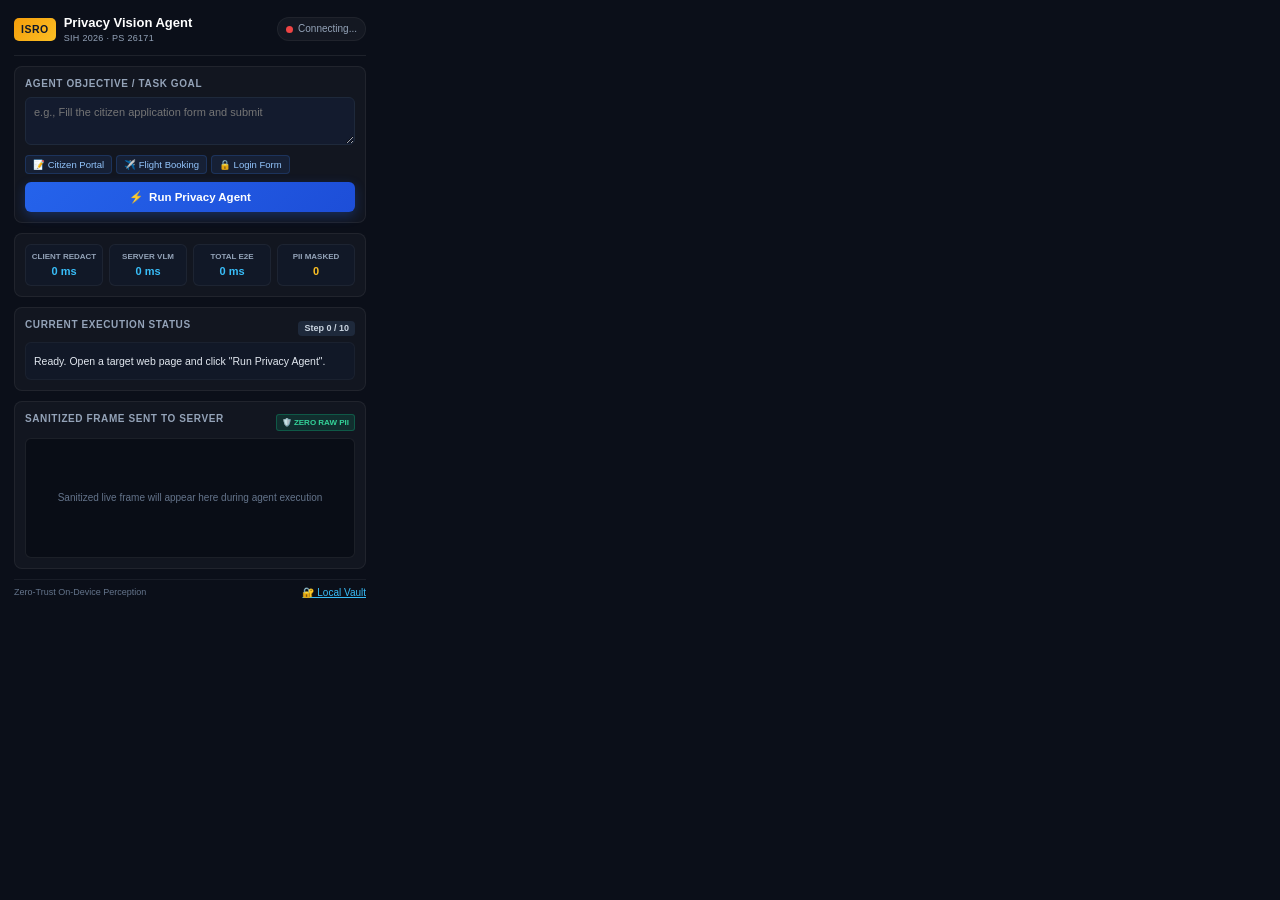
==== extension/popup/popup.html @ e0f9d13f "first commit" ====
<!DOCTYPE html>
<html lang="en">
<head>
  <meta charset="UTF-8">
  <title>ISRO Privacy Agent - SIH 26171</title>
  <link rel="stylesheet" href="popup.css">
</head>
<body>
  <div class="popup-container">
    <!-- Header -->
    <header class="header">
      <div class="brand">
        <div class="logo-badge">ISRO</div>
        <div>
          <div class="title">Privacy Vision Agent</div>
          <div class="subtitle">SIH 2026 · PS 26171</div>
        </div>
      </div>
      <div class="connection-status" id="wsStatusBadge">
        <span class="status-dot disconnected" id="wsDot"></span>
        <span id="wsText">Connecting...</span>
      </div>
    </header>

    <!-- Goal Input Section -->
    <section class="section goal-section">
      <label for="goalInput" class="section-label">Agent Objective / Task Goal</label>
      <div class="input-wrapper">
        <textarea id="goalInput" rows="2" placeholder="e.g., Fill the citizen application form and submit"></textarea>
      </div>

      <!-- Quick Preset Chips -->
      <div class="preset-chips">
        <button class="chip" data-goal="Fill citizen registration form and verify credentials">📝 Citizen Portal</button>
        <button class="chip" data-goal="Select Delhi to Mumbai flight for Sep 15 and proceed">✈️ Flight Booking</button>
        <button class="chip" data-goal="Log in securely and navigate to profile">🔒 Login Form</button>
      </div>

      <!-- Control Buttons -->
      <div class="btn-group">
        <button id="startBtn" class="btn btn-primary">
          <span class="btn-icon">⚡</span> Run Privacy Agent
        </button>
        <button id="stopBtn" class="btn btn-danger" style="display: none;">
          <span class="btn-icon">⏹</span> Stop Agent
        </button>
      </div>
    </section>

    <!-- Live Telemetry Matrix -->
    <section class="section metrics-section">
      <div class="metric-grid">
        <div class="metric-card">
          <div class="metric-label">Client Redact</div>
          <div class="metric-val" id="metricClientTime">0 ms</div>
        </div>
        <div class="metric-card">
          <div class="metric-label">Server VLM</div>
          <div class="metric-val" id="metricServerTime">0 ms</div>
        </div>
        <div class="metric-card">
          <div class="metric-label">Total E2E</div>
          <div class="metric-val" id="metricTotalTime">0 ms</div>
        </div>
        <div class="metric-card">
          <div class="metric-label">PII Masked</div>
          <div class="metric-val highlight" id="metricPiiCount">0</div>
        </div>
      </div>
    </section>

    <!-- Live Activity & Action HUD -->
    <section class="section status-section">
      <div class="status-header">
        <span class="section-label">Current Execution Status</span>
        <span class="step-badge" id="stepCounter">Step 0 / 10</span>
      </div>
      <div class="status-box" id="statusMessage">
        Ready. Open a target web page and click "Run Privacy Agent".
      </div>
    </section>

    <!-- Sanitized Frame Preview Toggle -->
    <section class="section preview-section">
      <div class="preview-header">
        <span class="section-label">Sanitized Frame Sent to Server</span>
        <span class="tag-safe">🛡️ ZERO RAW PII</span>
      </div>
      <div class="preview-container">
        <img id="previewImg" src="" alt="Sanitized screen view" style="display: none;">
        <div id="previewPlaceholder" class="preview-placeholder">
          <span>Sanitized live frame will appear here during agent execution</span>
        </div>
      </div>
    </section>

    <!-- Footer -->
    <footer class="footer">
      <div class="footer-left">Zero-Trust On-Device Perception</div>
      <button id="openVaultBtn" class="link-btn">🔐 Local Vault</button>
    </footer>
  </div>

  <!-- Local User Vault Modal -->
  <div id="vaultModal" class="modal" style="display: none;">
    <div class="modal-content">
      <div class="modal-header">
        <h3>🔐 Local Encrypted User Vault</h3>
        <button id="closeVaultBtn" class="close-btn">&times;</button>
      </div>
      <p class="modal-desc">
        Data in this vault is stored locally in <code>chrome.storage</code> and is used for <code>fill_local</code> actions. <strong>It is never transmitted to the server.</strong>
      </p>
      <div class="form-group">
        <label>Full Name</label>
        <input type="text" id="vaultFullName" value="Aditya Sharma">
      </div>
      <div class="form-group">
        <label>Email Address</label>
        <input type="email" id="vaultEmail" value="aditya.sharma@isro.gov.in">
      </div>
      <div class="form-group">
        <label>Phone Number</label>
        <input type="text" id="vaultPhone" value="9876543210">
      </div>
      <div class="form-group">
        <label>Aadhaar Number</label>
        <input type="text" id="vaultAadhaar" value="2345 6789 0123">
      </div>
      <div class="form-group">
        <label>PAN Number</label>
        <input type="text" id="vaultPan" value="ABCDE1234F">
      </div>
      <button id="saveVaultBtn" class="btn btn-primary" style="width: 100%; margin-top: 10px;">Save Vault</button>
    </div>
  </div>

  <script src="popup.js"></script>
</body>
</html>
---- extension/popup/popup.css ----
* {
  box-sizing: border-box;
  margin: 0;
  padding: 0;
}

body {
  width: 380px;
  min-height: 560px;
  background: #0b0f19;
  color: #f1f5f9;
  font-family: -apple-system, BlinkMacSystemFont, 'Segoe UI', Roboto, Helvetica, Arial, sans-serif;
  font-size: 11.5px;
  line-height: 1.4;
  overflow-x: hidden;
}

.popup-container {
  padding: 14px;
  display: flex;
  flex-direction: column;
  gap: 10px;
}

/* Header */
.header {
  display: flex;
  justify-content: space-between;
  align-items: center;
  padding-bottom: 10px;
  border-bottom: 1px solid rgba(255, 255, 255, 0.08);
}

.brand {
  display: flex;
  align-items: center;
  gap: 8px;
}

.logo-badge {
  background: linear-gradient(135deg, #f59e0b, #fbbf24);
  color: #0f172a;
  font-weight: 900;
  font-size: 10.5px;
  padding: 4px 7px;
  border-radius: 5px;
  letter-spacing: 0.5px;
}

.title {
  font-size: 13px;
  font-weight: 700;
  color: #ffffff;
}

.subtitle {
  font-size: 9px;
  color: #94a3b8;
  letter-spacing: 0.3px;
}

.connection-status {
  display: flex;
  align-items: center;
  gap: 5px;
  font-size: 10px;
  color: #94a3b8;
  background: rgba(255, 255, 255, 0.04);
  padding: 4px 8px;
  border-radius: 12px;
  border: 1px solid rgba(255, 255, 255, 0.05);
}

.status-dot {
  width: 7px;
  height: 7px;
  border-radius: 50%;
  display: inline-block;
}

.status-dot.connected {
  background: #10b981;
  box-shadow: 0 0 6px #10b981;
}

.status-dot.disconnected {
  background: #ef4444;
}

/* Section */
.section {
  background: rgba(255, 255, 255, 0.03);
  border: 1px solid rgba(255, 255, 255, 0.06);
  border-radius: 8px;
  padding: 10px;
}

.section-label {
  font-size: 10px;
  text-transform: uppercase;
  letter-spacing: 0.6px;
  color: #94a3b8;
  font-weight: 700;
  margin-bottom: 6px;
  display: block;
}

/* Goal Input */
.goal-section textarea {
  width: 100%;
  background: #131b2e;
  border: 1px solid #1e293b;
  border-radius: 6px;
  color: #ffffff;
  padding: 8px;
  font-family: inherit;
  font-size: 11px;
  resize: vertical;
  min-height: 48px;
  outline: none;
  transition: border-color 0.2s;
}

.goal-section textarea:focus {
  border-color: #3b82f6;
}

.preset-chips {
  display: flex;
  flex-wrap: wrap;
  gap: 4px;
  margin: 6px 0 8px;
}

.chip {
  background: rgba(59, 130, 246, 0.1);
  border: 1px solid rgba(59, 130, 246, 0.2);
  color: #93c5fd;
  font-size: 9.5px;
  padding: 3px 7px;
  border-radius: 4px;
  cursor: pointer;
  transition: all 0.2s;
}

.chip:hover {
  background: rgba(59, 130, 246, 0.25);
  color: #ffffff;
}

/* Buttons */
.btn-group {
  display: flex;
  gap: 8px;
}

.btn {
  flex: 1;
  padding: 8px 12px;
  border-radius: 6px;
  font-weight: 600;
  font-size: 11.5px;
  cursor: pointer;
  border: none;
  display: flex;
  align-items: center;
  justify-content: center;
  gap: 6px;
  transition: all 0.2s;
}

.btn-primary {
  background: linear-gradient(135deg, #2563eb, #1d4ed8);
  color: #ffffff;
  box-shadow: 0 4px 12px rgba(37, 99, 235, 0.3);
}

.btn-primary:hover {
  background: linear-gradient(135deg, #3b82f6, #2563eb);
}

.btn-danger {
  background: linear-gradient(135deg, #dc2626, #b91c1c);
  color: #ffffff;
}

.btn-danger:hover {
  background: linear-gradient(135deg, #ef4444, #dc2626);
}

/* Telemetry Grid */
.metric-grid {
  display: grid;
  grid-template-columns: repeat(4, 1fr);
  gap: 6px;
}

.metric-card {
  background: #111827;
  border: 1px solid rgba(255, 255, 255, 0.05);
  border-radius: 6px;
  padding: 6px 4px;
  text-align: center;
}

.metric-label {
  font-size: 8px;
  text-transform: uppercase;
  color: #94a3b8;
  font-weight: 600;
  margin-bottom: 2px;
}

.metric-val {
  font-size: 11px;
  font-weight: 700;
  color: #38bdf8;
}

.metric-val.highlight {
  color: #fbbf24;
}

/* Status Section */
.status-header {
  display: flex;
  justify-content: space-between;
  align-items: center;
  margin-bottom: 4px;
}

.step-badge {
  background: #1e293b;
  color: #cbd5e1;
  font-size: 9px;
  padding: 1px 6px;
  border-radius: 4px;
  font-weight: 600;
}

.status-box {
  background: #111827;
  border: 1px solid rgba(255, 255, 255, 0.04);
  padding: 8px;
  border-radius: 6px;
  font-size: 10.5px;
  color: #e2e8f0;
  min-height: 38px;
  display: flex;
  align-items: center;
}

/* Preview Section */
.preview-header {
  display: flex;
  justify-content: space-between;
  align-items: center;
  margin-bottom: 6px;
}

.tag-safe {
  background: rgba(16, 185, 129, 0.15);
  color: #34d399;
  font-size: 8px;
  font-weight: 700;
  padding: 2px 5px;
  border-radius: 3px;
  border: 1px solid rgba(16, 185, 129, 0.3);
}

.preview-container {
  width: 100%;
  height: 120px;
  background: #090d16;
  border-radius: 6px;
  border: 1px solid rgba(255, 255, 255, 0.08);
  overflow: hidden;
  position: relative;
  display: flex;
  align-items: center;
  justify-content: center;
}

.preview-container img {
  width: 100%;
  height: 100%;
  object-fit: contain;
}

.preview-placeholder {
  color: #64748b;
  font-size: 10px;
  text-align: center;
  padding: 10px;
}

/* Footer */
.footer {
  display: flex;
  justify-content: space-between;
  align-items: center;
  padding-top: 6px;
  border-top: 1px solid rgba(255, 255, 255, 0.06);
  font-size: 9px;
  color: #64748b;
}

.link-btn {
  background: none;
  border: none;
  color: #38bdf8;
  font-size: 10px;
  cursor: pointer;
  padding: 0;
  text-decoration: underline;
}

/* Modal */
.modal {
  position: fixed;
  top: 0;
  left: 0;
  width: 100%;
  height: 100%;
  background: rgba(0, 0, 0, 0.75);
  display: flex;
  align-items: center;
  justify-content: center;
  z-index: 1000;
  padding: 14px;
}

.modal-content {
  background: #111827;
  border: 1px solid #1f2937;
  border-radius: 8px;
  padding: 14px;
  width: 100%;
}

.modal-header {
  display: flex;
  justify-content: space-between;
  align-items: center;
  margin-bottom: 8px;
}

.close-btn {
  background: none;
  border: none;
  color: #94a3b8;
  font-size: 18px;
  cursor: pointer;
}

.modal-desc {
  font-size: 9.5px;
  color: #94a3b8;
  margin-bottom: 10px;
  line-height: 1.35;
}

.form-group {
  margin-bottom: 6px;
}

.form-group label {
  display: block;
  font-size: 8.5px;
  text-transform: uppercase;
  color: #94a3b8;
  font-weight: 700;
  margin-bottom: 2px;
}

.form-group input {
  width: 100%;
  background: #0f172a;
  border: 1px solid #334155;
  border-radius: 4px;
  color: #ffffff;
  padding: 4px 6px;
  font-size: 10px;
}
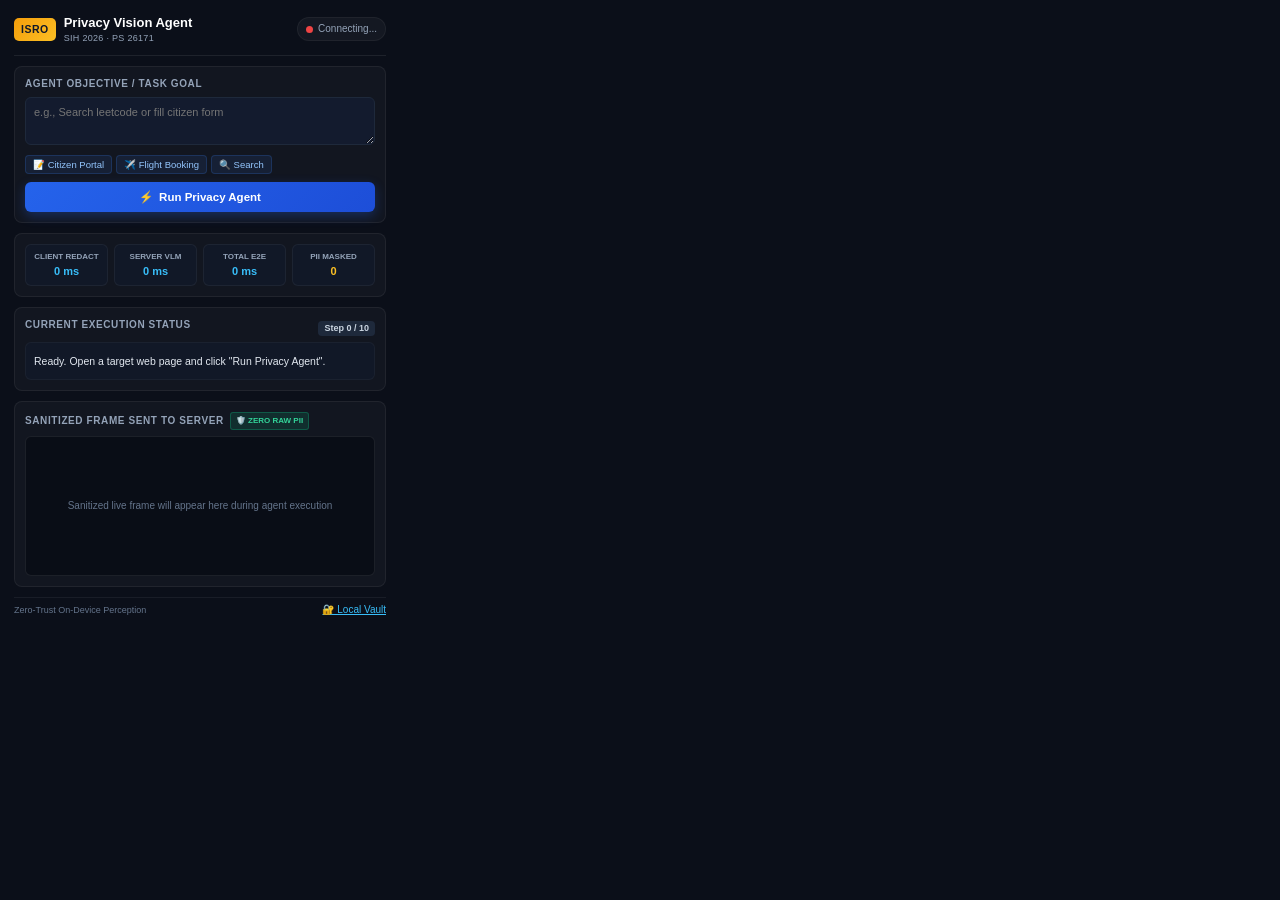
==== commit 7c65ce24: "Dynamic content injection & fullscreen sanitized frame enlarger" ====
--- a/extension/popup/popup.html
+++ b/extension/popup/popup.html
@@ -26,14 +26,14 @@
     <section class="section goal-section">
       <label for="goalInput" class="section-label">Agent Objective / Task Goal</label>
       <div class="input-wrapper">
-        <textarea id="goalInput" rows="2" placeholder="e.g., Fill the citizen application form and submit"></textarea>
+        <textarea id="goalInput" rows="2" placeholder="e.g., Search leetcode or fill citizen form"></textarea>
       </div>
 
       <!-- Quick Preset Chips -->
       <div class="preset-chips">
         <button class="chip" data-goal="Fill citizen registration form and verify credentials">📝 Citizen Portal</button>
         <button class="chip" data-goal="Select Delhi to Mumbai flight for Sep 15 and proceed">✈️ Flight Booking</button>
-        <button class="chip" data-goal="Log in securely and navigate to profile">🔒 Login Form</button>
+        <button class="chip" data-goal="Search for ISRO Chandrayaan-3 mission">🔍 Search</button>
       </div>
 
       <!-- Control Buttons -->
@@ -80,16 +80,24 @@
       </div>
     </section>
 
-    <!-- Sanitized Frame Preview Toggle -->
+    <!-- Sanitized Frame Preview Section with Enlarge Button -->
     <section class="section preview-section">
       <div class="preview-header">
-        <span class="section-label">Sanitized Frame Sent to Server</span>
-        <span class="tag-safe">🛡️ ZERO RAW PII</span>
+        <div class="preview-title-box">
+          <span class="section-label" style="margin-bottom:0;">Sanitized Frame Sent to Server</span>
+          <span class="tag-safe">🛡️ ZERO RAW PII</span>
+        </div>
+        <button id="enlargeBtn" class="enlarge-action-btn" title="Enlarge Sanitized Frame to Full Resolution" style="display: none;">
+          🔍 Enlarge Frame
+        </button>
       </div>
-      <div class="preview-container">
+      <div class="preview-container" id="previewContainer" title="Click to view enlarged full resolution image">
         <img id="previewImg" src="" alt="Sanitized screen view" style="display: none;">
         <div id="previewPlaceholder" class="preview-placeholder">
           <span>Sanitized live frame will appear here during agent execution</span>
+        </div>
+        <div id="previewHoverBadge" class="preview-hover-badge" style="display: none;">
+          <span>🔍 Click to Enlarge View</span>
         </div>
       </div>
     </section>
@@ -99,6 +107,29 @@
       <div class="footer-left">Zero-Trust On-Device Perception</div>
       <button id="openVaultBtn" class="link-btn">🔐 Local Vault</button>
     </footer>
+  </div>
+
+  <!-- Fullscreen / Enlarged Image Lightbox Modal -->
+  <div id="imageModal" class="modal" style="display: none;">
+    <div class="modal-content image-modal-content">
+      <div class="modal-header">
+        <div style="display: flex; align-items: center; gap: 8px;">
+          <span style="font-size: 14px;">🛡️</span>
+          <div>
+            <h3 style="font-size: 13px; color: #ffffff;">Sanitized Viewport Frame (Transmitted to VLM)</h3>
+            <div style="font-size: 9px; color: #38bdf8;">All sensitive PII replaced with on-device semantic tokens</div>
+          </div>
+        </div>
+        <button id="closeImageModalBtn" class="close-btn" title="Close preview">&times;</button>
+      </div>
+      <div class="enlarged-img-wrapper">
+        <img id="enlargedImg" src="" alt="Full Resolution Sanitized View">
+      </div>
+      <div class="image-modal-footer">
+        <span id="imageMetaText">Zero PII Leakage Verified</span>
+        <button id="downloadSanitizedBtn" class="btn btn-secondary" style="padding: 4px 10px; font-size: 10px;">💾 Save Image</button>
+      </div>
+    </div>
   </div>
 
   <!-- Local User Vault Modal -->
--- a/extension/popup/popup.css
+++ b/extension/popup/popup.css
@@ -5,8 +5,8 @@
 }
 
 body {
-  width: 380px;
-  min-height: 560px;
+  width: 400px;
+  min-height: 580px;
   background: #0b0f19;
   color: #f1f5f9;
   font-family: -apple-system, BlinkMacSystemFont, 'Segoe UI', Roboto, Helvetica, Arial, sans-serif;
@@ -258,6 +258,29 @@
   margin-bottom: 6px;
 }
 
+.preview-title-box {
+  display: flex;
+  align-items: center;
+  gap: 6px;
+}
+
+.enlarge-action-btn {
+  background: rgba(56, 189, 248, 0.12);
+  border: 1px solid rgba(56, 189, 248, 0.35);
+  color: #38bdf8;
+  font-size: 9.5px;
+  font-weight: 700;
+  padding: 2.5px 7px;
+  border-radius: 4px;
+  cursor: pointer;
+  transition: all 0.2s;
+}
+
+.enlarge-action-btn:hover {
+  background: #38bdf8;
+  color: #0f172a;
+}
+
 .tag-safe {
   background: rgba(16, 185, 129, 0.15);
   color: #34d399;
@@ -270,7 +293,7 @@
 
 .preview-container {
   width: 100%;
-  height: 120px;
+  height: 140px;
   background: #090d16;
   border-radius: 6px;
   border: 1px solid rgba(255, 255, 255, 0.08);
@@ -279,12 +302,22 @@
   display: flex;
   align-items: center;
   justify-content: center;
+  cursor: pointer;
+}
+
+.preview-container:hover .preview-hover-badge {
+  opacity: 1;
 }
 
 .preview-container img {
   width: 100%;
   height: 100%;
   object-fit: contain;
+  transition: transform 0.2s;
+}
+
+.preview-container:hover img {
+  transform: scale(1.02);
 }
 
 .preview-placeholder {
@@ -294,6 +327,22 @@
   padding: 10px;
 }
 
+.preview-hover-badge {
+  position: absolute;
+  bottom: 8px;
+  right: 8px;
+  background: rgba(15, 23, 42, 0.88);
+  color: #38bdf8;
+  font-size: 9px;
+  font-weight: 700;
+  padding: 3px 8px;
+  border-radius: 4px;
+  border: 1px solid rgba(56, 189, 248, 0.4);
+  pointer-events: none;
+  opacity: 0;
+  transition: opacity 0.2s;
+}
+
 /* Footer */
 .footer {
   display: flex;
@@ -315,19 +364,20 @@
   text-decoration: underline;
 }
 
-/* Modal */
+/* Modals */
 .modal {
   position: fixed;
   top: 0;
   left: 0;
   width: 100%;
   height: 100%;
-  background: rgba(0, 0, 0, 0.75);
+  background: rgba(0, 0, 0, 0.85);
+  backdrop-filter: blur(4px);
   display: flex;
   align-items: center;
   justify-content: center;
   z-index: 1000;
-  padding: 14px;
+  padding: 10px;
 }
 
 .modal-content {
@@ -336,21 +386,72 @@
   border-radius: 8px;
   padding: 14px;
   width: 100%;
+  box-shadow: 0 20px 25px -5px rgba(0, 0, 0, 0.7);
+}
+
+/* Enlarged Image Lightbox Specifics */
+.image-modal-content {
+  max-width: 380px;
+  max-height: 94vh;
+  display: flex;
+  flex-direction: column;
+  padding: 10px 12px;
+}
+
+.enlarged-img-wrapper {
+  width: 100%;
+  height: 340px;
+  background: #090d16;
+  border-radius: 6px;
+  border: 1px solid #1e293b;
+  overflow: auto;
+  display: flex;
+  align-items: center;
+  justify-content: center;
+  margin: 8px 0;
+}
+
+.enlarged-img-wrapper img {
+  max-width: 100%;
+  max-height: 100%;
+  object-fit: contain;
+}
+
+.image-modal-footer {
+  display: flex;
+  justify-content: space-between;
+  align-items: center;
+  font-size: 9.5px;
+  color: #94a3b8;
+  padding-top: 6px;
+  border-top: 1px solid rgba(255, 255, 255, 0.08);
 }
 
 .modal-header {
   display: flex;
   justify-content: space-between;
   align-items: center;
-  margin-bottom: 8px;
+  margin-bottom: 6px;
 }
 
 .close-btn {
-  background: none;
+  background: rgba(255, 255, 255, 0.08);
   border: none;
-  color: #94a3b8;
-  font-size: 18px;
-  cursor: pointer;
+  color: #cbd5e1;
+  font-size: 16px;
+  width: 24px;
+  height: 24px;
+  border-radius: 4px;
+  display: flex;
+  align-items: center;
+  justify-content: center;
+  cursor: pointer;
+  transition: all 0.2s;
+}
+
+.close-btn:hover {
+  background: #ef4444;
+  color: #ffffff;
 }
 
 .modal-desc {
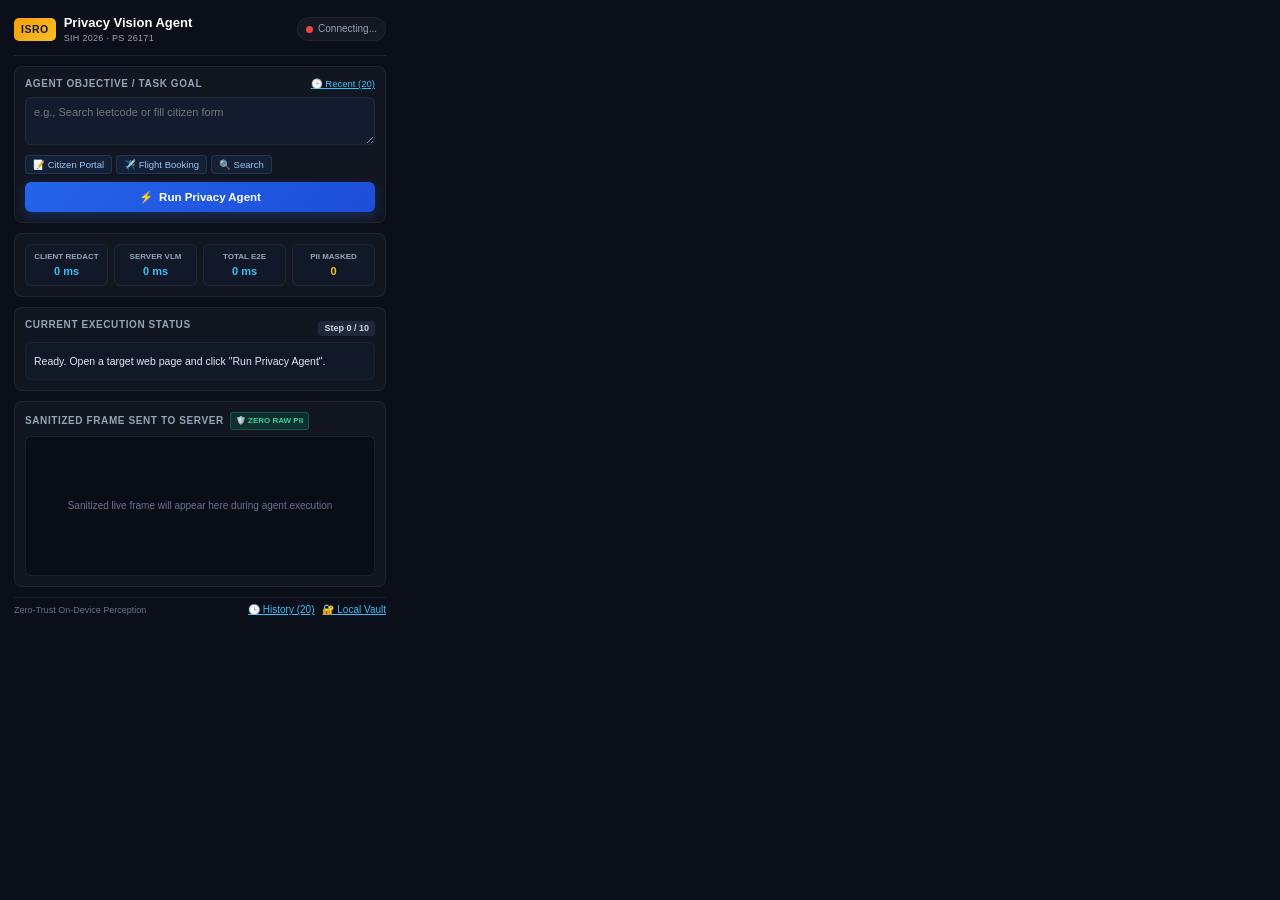
==== commit 641a9a1d: "add auto-minimizing HUD on completion and local 20-search history vault" ====
--- a/extension/popup/popup.html
+++ b/extension/popup/popup.html
@@ -24,7 +24,10 @@
 
     <!-- Goal Input Section -->
     <section class="section goal-section">
-      <label for="goalInput" class="section-label">Agent Objective / Task Goal</label>
+      <div style="display: flex; justify-content: space-between; align-items: center; margin-bottom: 6px;">
+        <label for="goalInput" class="section-label" style="margin-bottom: 0;">Agent Objective / Task Goal</label>
+        <button id="quickRecentBtn" class="link-btn" style="font-size: 9.5px; color: #38bdf8; background: none; border: none; cursor: pointer;">🕒 Recent (20)</button>
+      </div>
       <div class="input-wrapper">
         <textarea id="goalInput" rows="2" placeholder="e.g., Search leetcode or fill citizen form"></textarea>
       </div>
@@ -105,8 +108,45 @@
     <!-- Footer -->
     <footer class="footer">
       <div class="footer-left">Zero-Trust On-Device Perception</div>
-      <button id="openVaultBtn" class="link-btn">🔐 Local Vault</button>
+      <div style="display: flex; gap: 8px;">
+        <button id="openHistoryBtn" class="link-btn" title="View last 20 searches saved locally">🕒 History (20)</button>
+        <button id="openVaultBtn" class="link-btn">🔐 Local Vault</button>
+      </div>
     </footer>
+  </div>
+
+  <!-- Local Search History Modal (Last 20) -->
+  <div id="historyModal" class="modal" style="display: none;">
+    <div class="modal-content history-modal-content">
+      <div class="modal-header">
+        <div style="display: flex; align-items: center; gap: 8px;">
+          <span style="font-size: 14px;">🕒</span>
+          <div>
+            <h3 style="font-size: 13px; color: #ffffff;">Local Search & Task History</h3>
+            <div style="font-size: 9px; color: #38bdf8;">Saved 100% on your device (Last 20 Tasks)</div>
+          </div>
+        </div>
+        <button id="closeHistoryBtn" class="close-btn">&times;</button>
+      </div>
+      
+      <p class="modal-desc" style="margin-bottom: 8px;">
+        Click any past search or objective to instantly re-populate into the agent:
+      </p>
+
+      <div id="historyListContainer" class="history-list-container">
+        <!-- Dynamically rendered history cards -->
+        <div id="historyEmptyState" class="history-empty">
+          <span>No search history yet. Run an agent task to record local history.</span>
+        </div>
+      </div>
+
+      <div class="modal-footer" style="display: flex; justify-content: space-between; align-items: center; margin-top: 10px; padding-top: 8px; border-top: 1px solid rgba(255,255,255,0.08);">
+        <span style="font-size: 9.5px; color: #64748b;">Max 20 Local Records</span>
+        <button id="clearHistoryBtn" class="btn btn-secondary" style="padding: 4px 10px; font-size: 10px; color: #ef4444; border-color: rgba(239,68,68,0.3);">
+          🗑️ Clear History
+        </button>
+      </div>
+    </div>
   </div>
 
   <!-- Fullscreen / Enlarged Image Lightbox Modal -->
--- a/extension/popup/popup.css
+++ b/extension/popup/popup.css
@@ -483,3 +483,117 @@
   padding: 4px 6px;
   font-size: 10px;
 }
+
+/* History Modal & Cards */
+.history-modal-content {
+  max-height: 85vh;
+  display: flex;
+  flex-direction: column;
+}
+
+.history-list-container {
+  display: flex;
+  flex-direction: column;
+  gap: 6px;
+  max-height: 320px;
+  overflow-y: auto;
+  padding-right: 4px;
+}
+
+.history-list-container::-webkit-scrollbar {
+  width: 4px;
+}
+
+.history-list-container::-webkit-scrollbar-thumb {
+  background: #334155;
+  border-radius: 4px;
+}
+
+.history-card {
+  background: rgba(255, 255, 255, 0.04);
+  border: 1px solid rgba(255, 255, 255, 0.07);
+  border-radius: 6px;
+  padding: 8px 10px;
+  cursor: pointer;
+  transition: all 0.2s ease;
+  display: flex;
+  flex-direction: column;
+  gap: 4px;
+}
+
+.history-card:hover {
+  background: rgba(59, 130, 246, 0.12);
+  border-color: rgba(59, 130, 246, 0.35);
+  transform: translateX(2px);
+}
+
+.history-goal-row {
+  display: flex;
+  justify-content: space-between;
+  align-items: flex-start;
+  gap: 8px;
+}
+
+.history-goal-text {
+  font-size: 11px;
+  font-weight: 600;
+  color: #f8fafc;
+  word-break: break-word;
+  line-height: 1.3;
+}
+
+.history-use-btn {
+  background: rgba(56, 189, 248, 0.15);
+  color: #38bdf8;
+  border: 1px solid rgba(56, 189, 248, 0.3);
+  font-size: 9px;
+  font-weight: 700;
+  padding: 2px 6px;
+  border-radius: 4px;
+  white-space: nowrap;
+  flex-shrink: 0;
+}
+
+.history-meta-row {
+  display: flex;
+  justify-content: space-between;
+  align-items: center;
+  font-size: 9.5px;
+  color: #64748b;
+  margin-top: 2px;
+}
+
+.history-badge {
+  font-size: 8.5px;
+  font-weight: 700;
+  text-transform: uppercase;
+  padding: 1px 5px;
+  border-radius: 3px;
+  letter-spacing: 0.3px;
+}
+
+.history-badge.completed {
+  background: rgba(16, 185, 129, 0.15);
+  color: #34d399;
+  border: 1px solid rgba(16, 185, 129, 0.3);
+}
+
+.history-badge.in-progress {
+  background: rgba(59, 130, 246, 0.15);
+  color: #60a5fa;
+  border: 1px solid rgba(59, 130, 246, 0.3);
+}
+
+.history-badge.stopped {
+  background: rgba(245, 158, 11, 0.15);
+  color: #fbbf24;
+  border: 1px solid rgba(245, 158, 11, 0.3);
+}
+
+.history-empty {
+  text-align: center;
+  padding: 24px 10px;
+  color: #64748b;
+  font-size: 10.5px;
+  line-height: 1.4;
+}
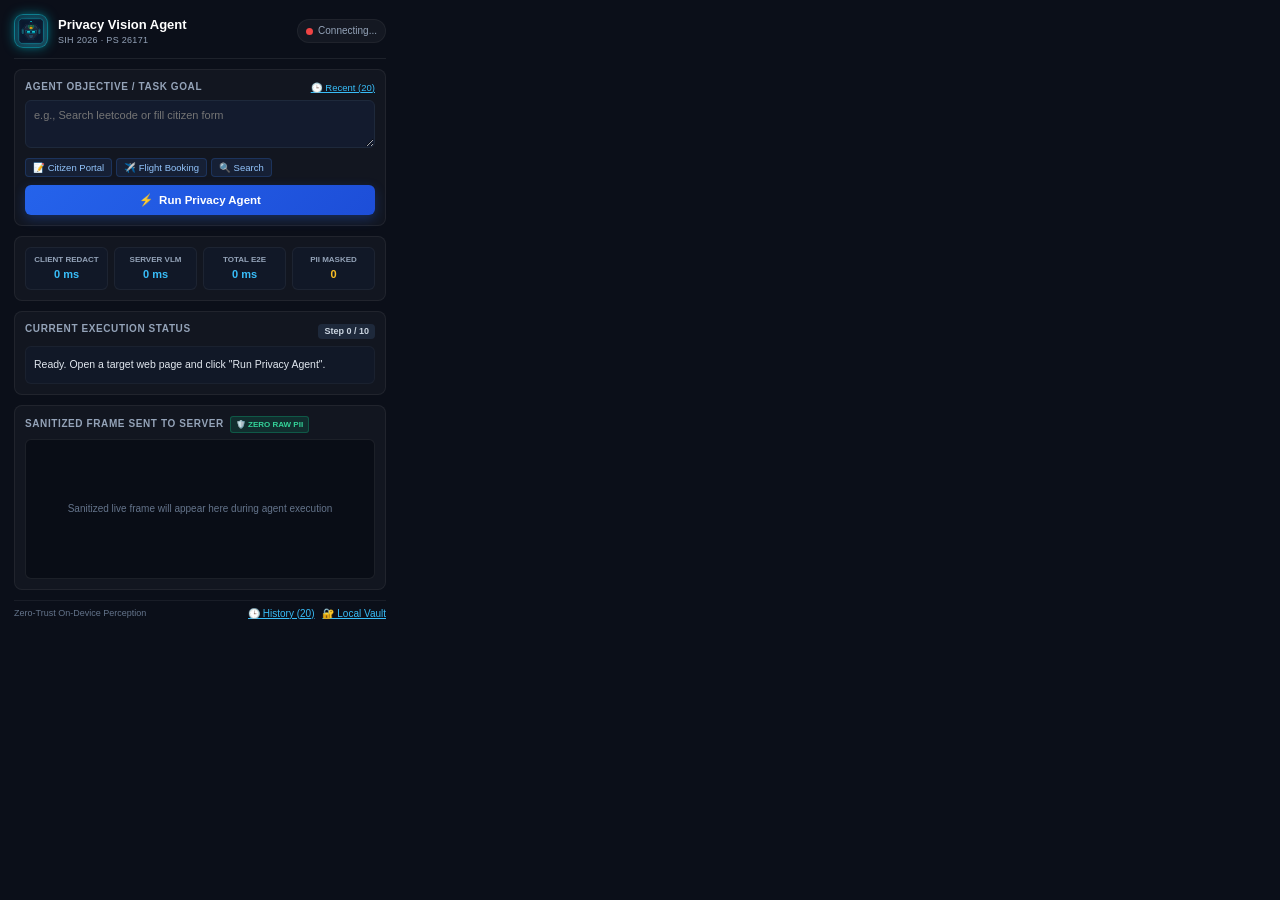
==== commit cbd436d0: "update extension logo and branding to cybernetic AI robot head with safety lock emblem" ====
--- a/extension/popup/popup.html
+++ b/extension/popup/popup.html
@@ -10,7 +10,9 @@
     <!-- Header -->
     <header class="header">
       <div class="brand">
-        <div class="logo-badge">ISRO</div>
+        <div class="logo-wrapper">
+          <img src="../icons/icon48.png" alt="Cyber Robot Security Lock" class="robot-logo-img">
+        </div>
         <div>
           <div class="title">Privacy Vision Agent</div>
           <div class="subtitle">SIH 2026 · PS 26171</div>
--- a/extension/popup/popup.css
+++ b/extension/popup/popup.css
@@ -34,17 +34,34 @@
 .brand {
   display: flex;
   align-items: center;
-  gap: 8px;
-}
-
-.logo-badge {
-  background: linear-gradient(135deg, #f59e0b, #fbbf24);
-  color: #0f172a;
-  font-weight: 900;
-  font-size: 10.5px;
-  padding: 4px 7px;
-  border-radius: 5px;
-  letter-spacing: 0.5px;
+  gap: 10px;
+}
+
+.logo-wrapper {
+  position: relative;
+  width: 34px;
+  height: 34px;
+  display: flex;
+  align-items: center;
+  justify-content: center;
+  border-radius: 9px;
+  background: linear-gradient(135deg, #0f172a, #1e293b);
+  border: 1px solid rgba(0, 240, 255, 0.4);
+  box-shadow: 0 0 12px rgba(0, 240, 255, 0.35), inset 0 0 6px rgba(0, 240, 255, 0.2);
+  transition: all 0.3s ease;
+}
+
+.logo-wrapper:hover {
+  border-color: #00f0ff;
+  box-shadow: 0 0 16px rgba(0, 240, 255, 0.6), inset 0 0 10px rgba(0, 240, 255, 0.3);
+  transform: scale(1.05);
+}
+
+.robot-logo-img {
+  width: 26px;
+  height: 26px;
+  object-fit: contain;
+  filter: drop-shadow(0 0 4px rgba(0, 240, 255, 0.5));
 }
 
 .title {
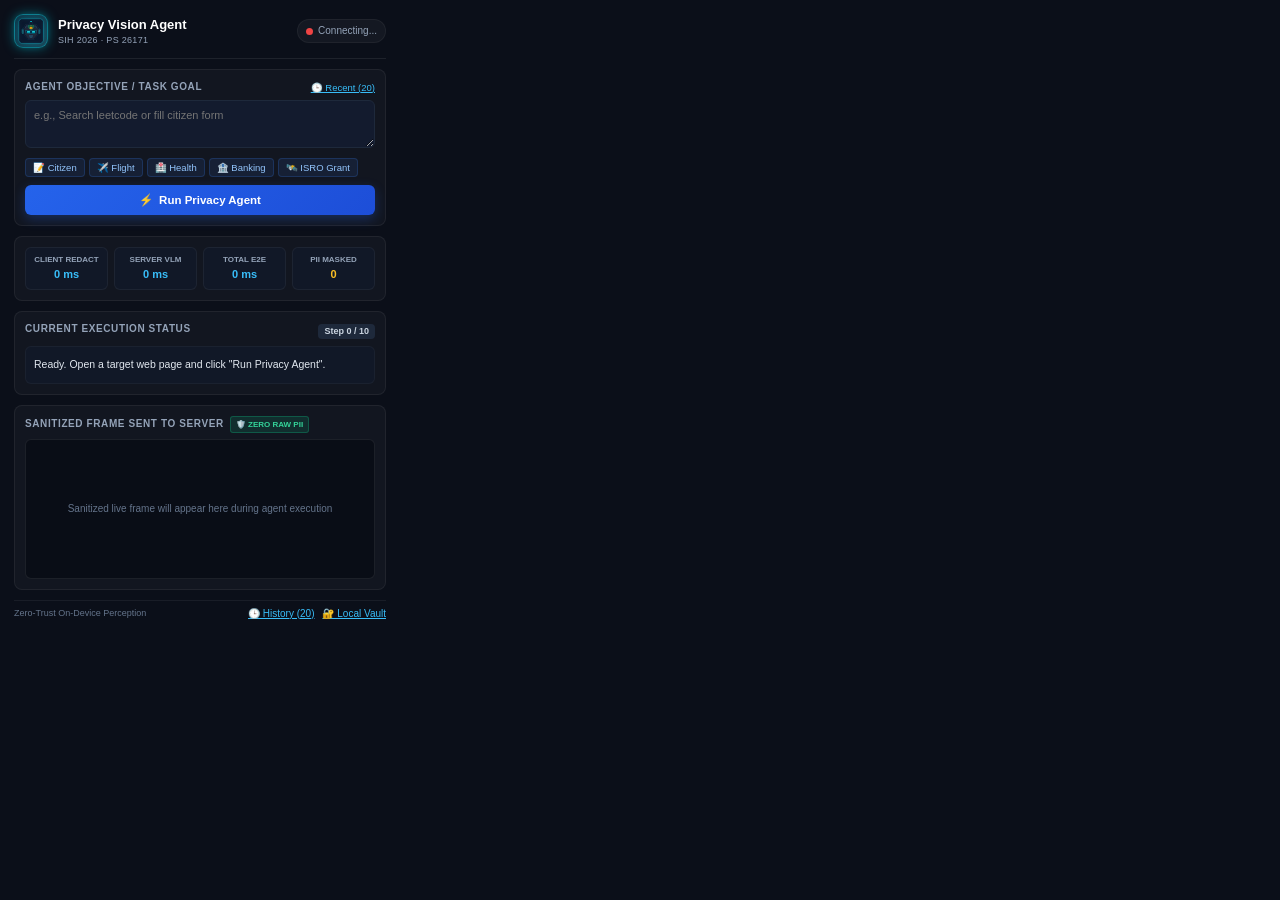
==== commit 916a9616: "add Health, Banking, and ISRO Research Grant demo portals with PII testbeds" ====
--- a/extension/popup/popup.html
+++ b/extension/popup/popup.html
@@ -36,9 +36,11 @@
 
       <!-- Quick Preset Chips -->
       <div class="preset-chips">
-        <button class="chip" data-goal="Fill citizen registration form and verify credentials">📝 Citizen Portal</button>
-        <button class="chip" data-goal="Select Delhi to Mumbai flight for Sep 15 and proceed">✈️ Flight Booking</button>
-        <button class="chip" data-goal="Search for ISRO Chandrayaan-3 mission">🔍 Search</button>
+        <button class="chip" data-goal="Fill citizen registration form and verify credentials">📝 Citizen</button>
+        <button class="chip" data-goal="Select Delhi to Mumbai flight for Sep 15 and proceed">✈️ Flight</button>
+        <button class="chip" data-goal="Schedule telemedicine consultation on health portal">🏥 Health</button>
+        <button class="chip" data-goal="Authorize payment and fill banking credentials securely">🏦 Banking</button>
+        <button class="chip" data-goal="Submit ISRO space research fellowship grant proposal">🛰️ ISRO Grant</button>
       </div>
 
       <!-- Control Buttons -->
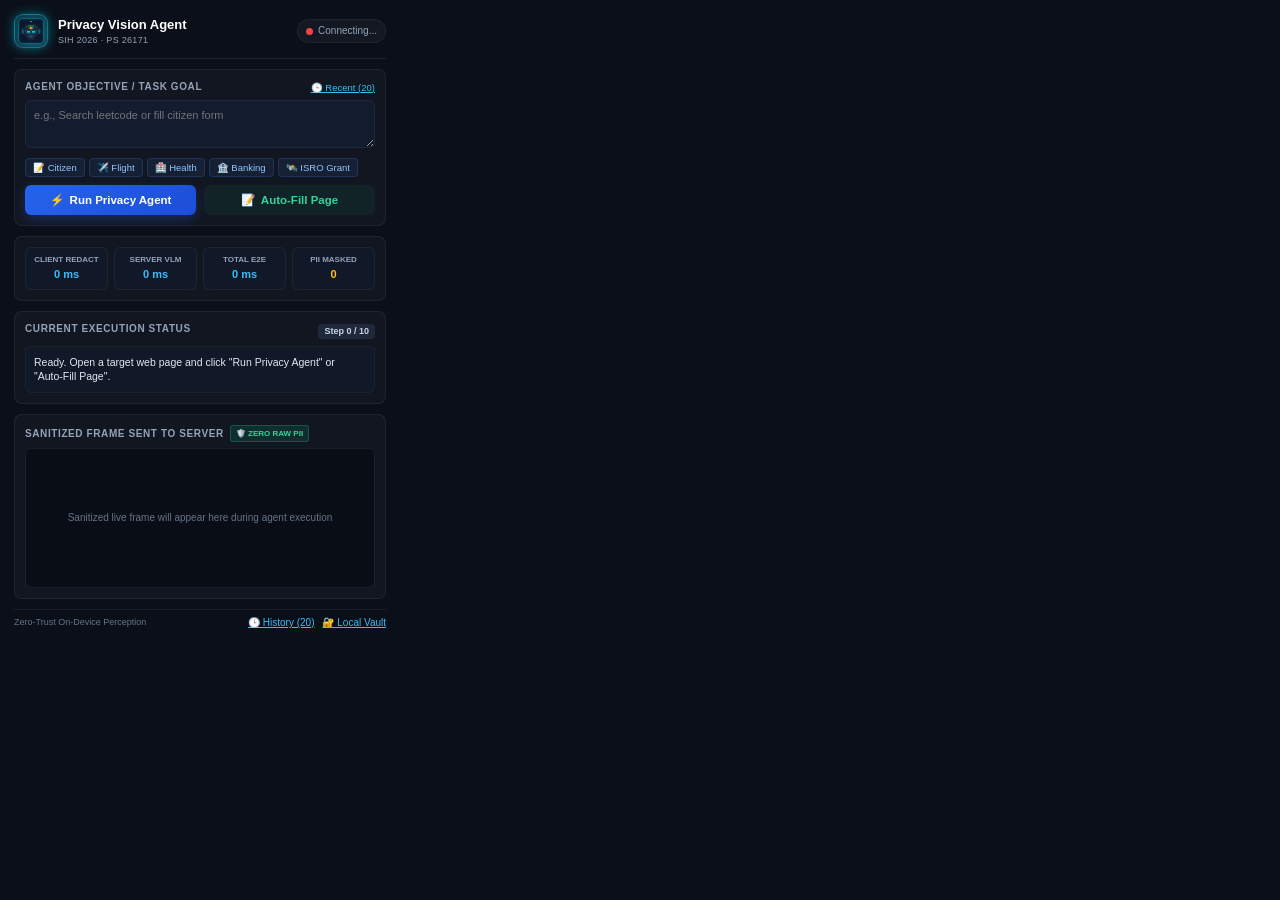
==== commit 8d40d7e8: "Add 1-click Auto-Fill Current Form and AES-GCM 256-bit encrypted local vault" ====
--- a/extension/popup/popup.html
+++ b/extension/popup/popup.html
@@ -48,6 +48,9 @@
         <button id="startBtn" class="btn btn-primary">
           <span class="btn-icon">⚡</span> Run Privacy Agent
         </button>
+        <button id="autoFillBtn" class="btn btn-secondary" title="Auto-fill all detected form fields from your encrypted local vault in 1 click" style="border-color: rgba(16, 185, 129, 0.4); color: #34d399; background: rgba(16, 185, 129, 0.08);">
+          <span class="btn-icon">📝</span> Auto-Fill Page
+        </button>
         <button id="stopBtn" class="btn btn-danger" style="display: none;">
           <span class="btn-icon">⏹</span> Stop Agent
         </button>
@@ -83,7 +86,7 @@
         <span class="step-badge" id="stepCounter">Step 0 / 10</span>
       </div>
       <div class="status-box" id="statusMessage">
-        Ready. Open a target web page and click "Run Privacy Agent".
+        Ready. Open a target web page and click "Run Privacy Agent" or "Auto-Fill Page".
       </div>
     </section>
 
@@ -176,40 +179,73 @@
     </div>
   </div>
 
-  <!-- Local User Vault Modal -->
+  <!-- Local User Encrypted Vault Modal -->
   <div id="vaultModal" class="modal" style="display: none;">
-    <div class="modal-content">
+    <div class="modal-content" style="max-height: 85vh; overflow-y: auto;">
       <div class="modal-header">
-        <h3>🔐 Local Encrypted User Vault</h3>
+        <div style="display: flex; align-items: center; gap: 8px;">
+          <span style="font-size: 16px;">🔐</span>
+          <div>
+            <h3 style="font-size: 13px; color: #ffffff;">Local Encrypted Personal Vault</h3>
+            <div style="font-size: 9px; color: #10b981; font-weight: 600;">🔒 AES-GCM 256-Bit Hardware-Backed Encryption</div>
+          </div>
+        </div>
         <button id="closeVaultBtn" class="close-btn">&times;</button>
       </div>
-      <p class="modal-desc">
-        Data in this vault is stored locally in <code>chrome.storage</code> and is used for <code>fill_local</code> actions. <strong>It is never transmitted to the server.</strong>
+      <p class="modal-desc" style="margin-bottom: 8px;">
+        All personal credentials are encrypted on-device before being saved into local storage. <strong>Plaintext data is never written to disk and never leaves this machine.</strong>
       </p>
-      <div class="form-group">
-        <label>Full Name</label>
-        <input type="text" id="vaultFullName" value="Aditya Sharma">
-      </div>
-      <div class="form-group">
-        <label>Email Address</label>
-        <input type="email" id="vaultEmail" value="aditya.sharma@isro.gov.in">
-      </div>
-      <div class="form-group">
-        <label>Phone Number</label>
-        <input type="text" id="vaultPhone" value="9876543210">
-      </div>
-      <div class="form-group">
-        <label>Aadhaar Number</label>
-        <input type="text" id="vaultAadhaar" value="2345 6789 0123">
-      </div>
-      <div class="form-group">
-        <label>PAN Number</label>
-        <input type="text" id="vaultPan" value="ABCDE1234F">
-      </div>
-      <button id="saveVaultBtn" class="btn btn-primary" style="width: 100%; margin-top: 10px;">Save Vault</button>
+
+      <div style="display: grid; grid-template-columns: 1fr 1fr; gap: 6px;">
+        <div class="form-group" style="grid-column: span 2;">
+          <label>Full Legal Name</label>
+          <input type="text" id="vaultFullName" value="Aditya Sharma">
+        </div>
+        <div class="form-group">
+          <label>Email Address</label>
+          <input type="email" id="vaultEmail" value="aditya.sharma@isro.gov.in">
+        </div>
+        <div class="form-group">
+          <label>Mobile Phone</label>
+          <input type="text" id="vaultPhone" value="9876543210">
+        </div>
+        <div class="form-group">
+          <label>Aadhaar UID</label>
+          <input type="text" id="vaultAadhaar" value="2345 6789 0123">
+        </div>
+        <div class="form-group">
+          <label>PAN Card Number</label>
+          <input type="text" id="vaultPan" value="ABCDE1234F">
+        </div>
+        <div class="form-group">
+          <label>ABHA Health ID</label>
+          <input type="text" id="vaultAbhaId" value="12-3456-7890-1234">
+        </div>
+        <div class="form-group">
+          <label>Bank Account Number</label>
+          <input type="text" id="vaultBankAccount" value="123456789012">
+        </div>
+        <div class="form-group">
+          <label>IFSC Code</label>
+          <input type="text" id="vaultIfsc" value="HDFC0001234">
+        </div>
+        <div class="form-group">
+          <label>UPI VPA ID</label>
+          <input type="text" id="vaultUpiId" value="aditya@okhdfcbank">
+        </div>
+        <div class="form-group" style="grid-column: span 2;">
+          <label>ISRO Security Clearance Badge ID</label>
+          <input type="text" id="vaultSecurityClearance" value="ISRO-SC-8891">
+        </div>
+      </div>
+
+      <button id="saveVaultBtn" class="btn btn-primary" style="width: 100%; margin-top: 10px;">
+        🔒 Encrypt &amp; Save Vault (AES-GCM)
+      </button>
     </div>
   </div>
 
+  <script src="../lib/vault-crypto.js"></script>
   <script src="popup.js"></script>
 </body>
 </html>
